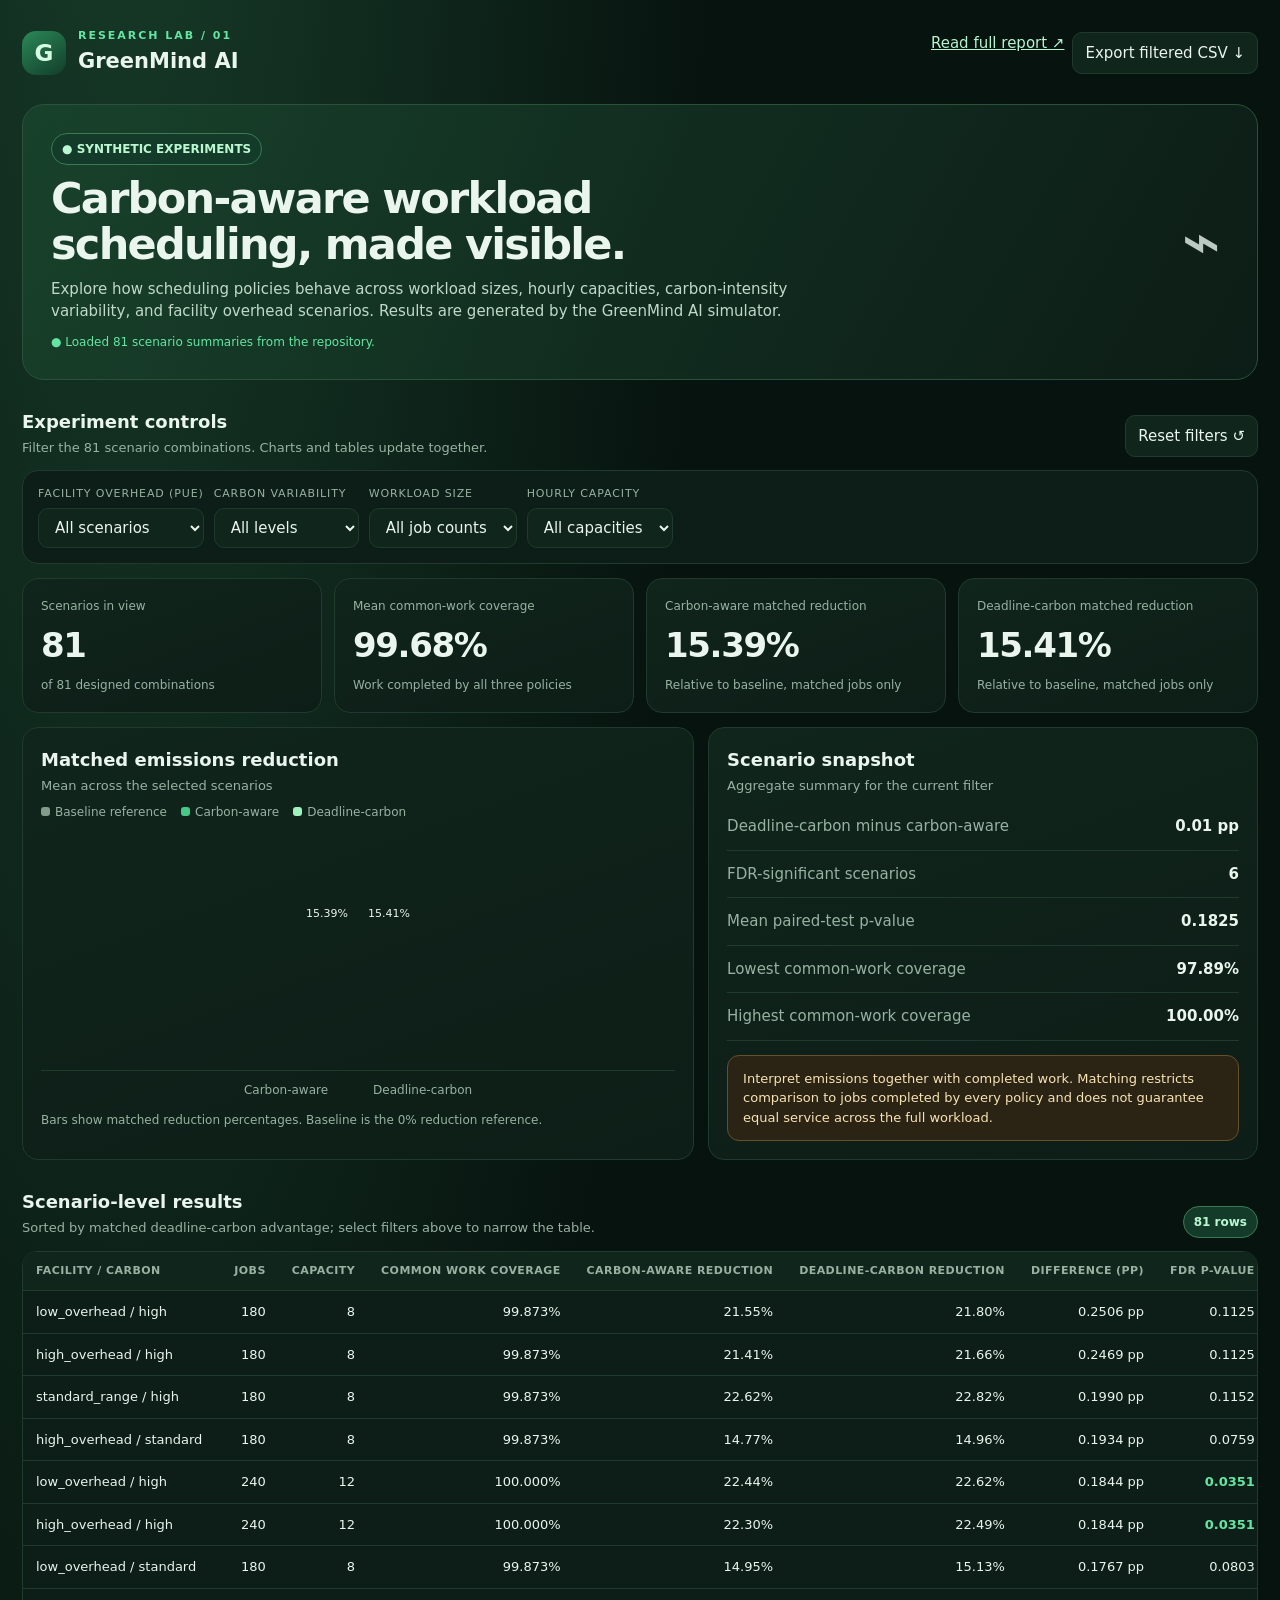
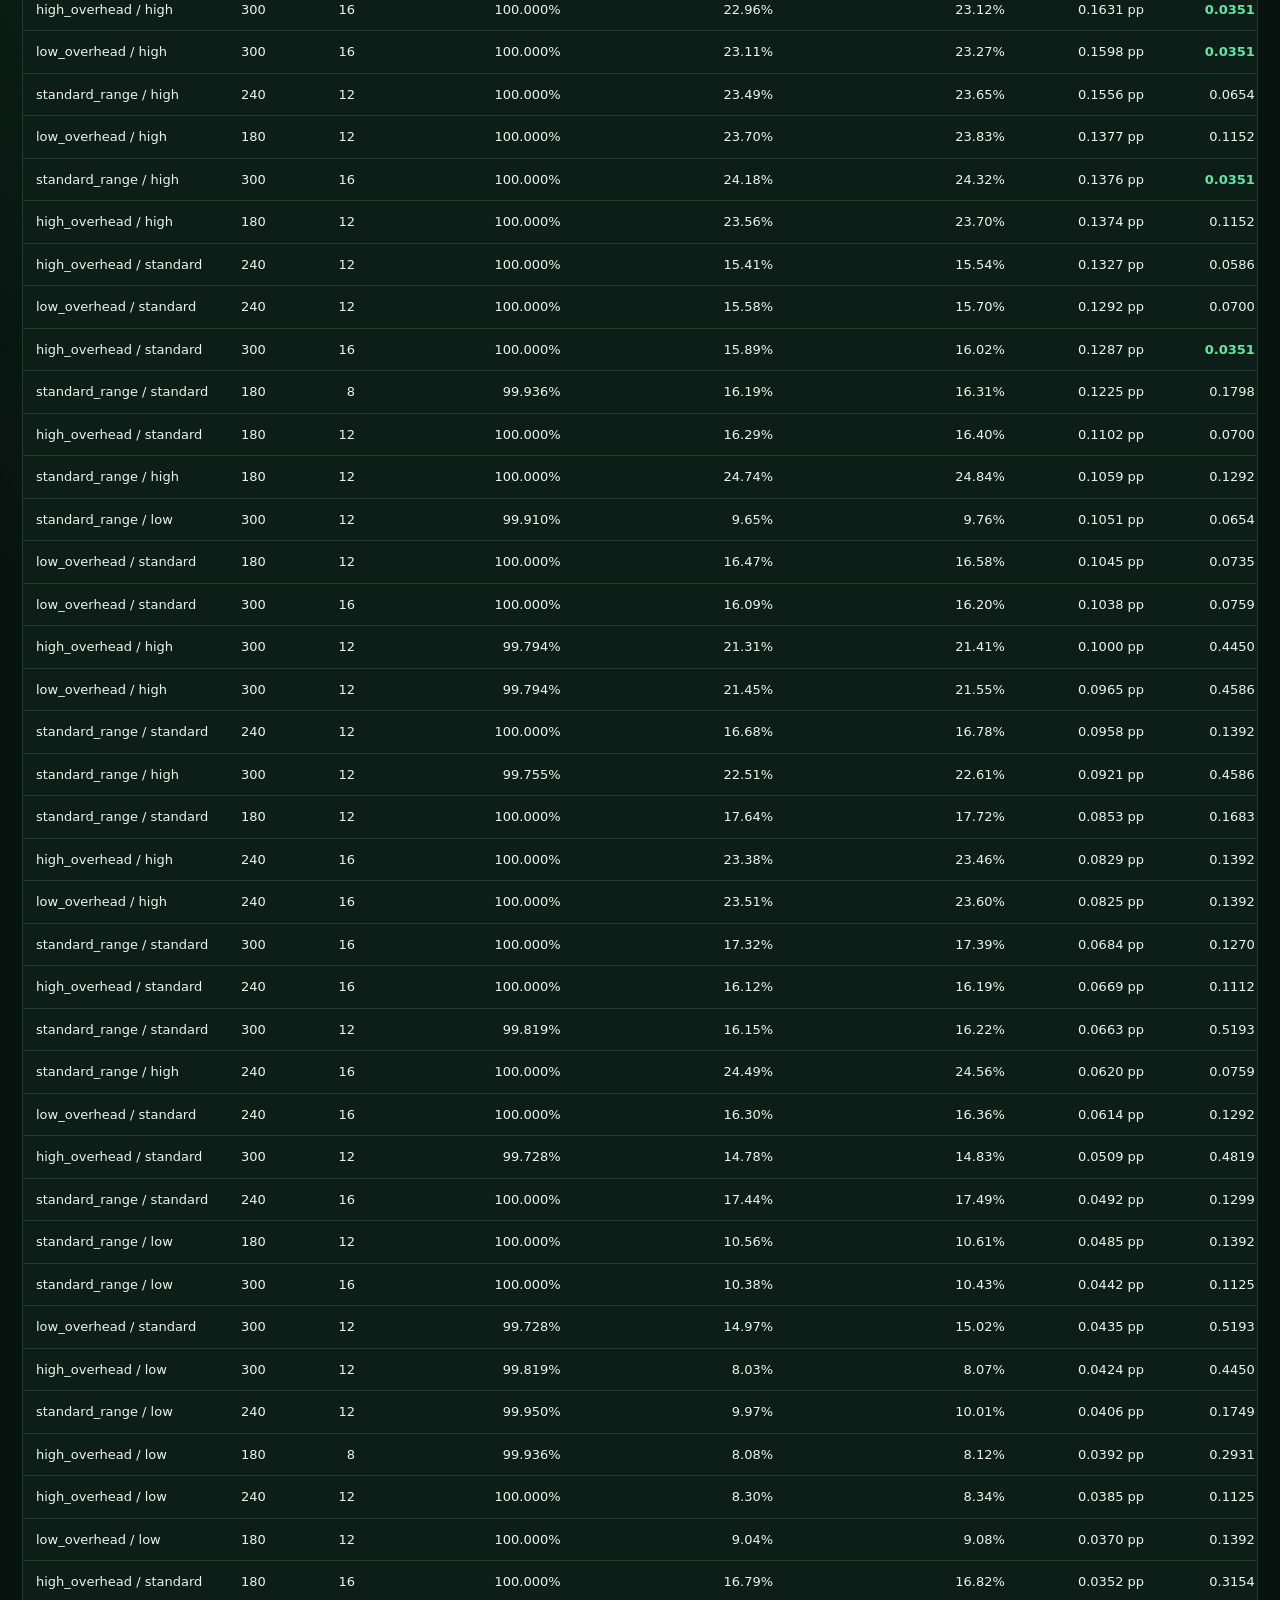
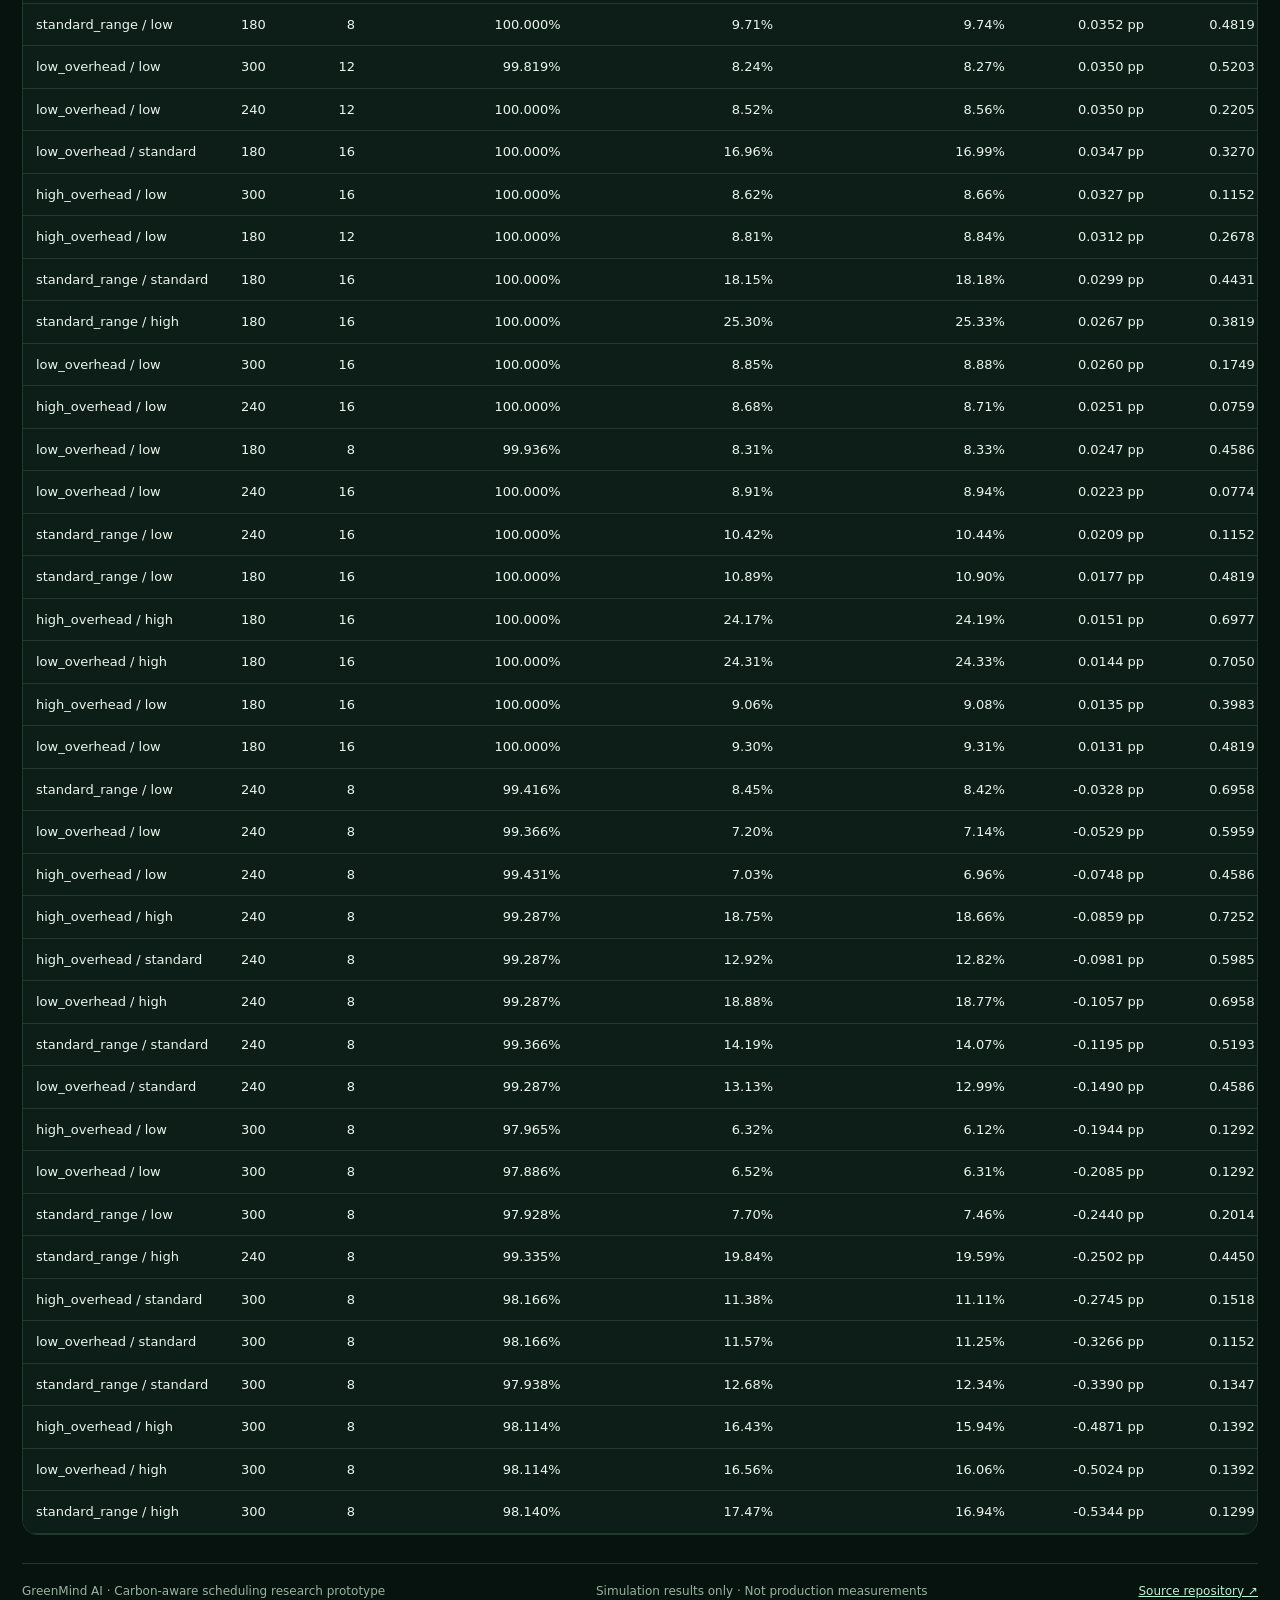
==== dashboard/index.html @ 6c2f8bfd "Add interactive research dashboard" ====
<!doctype html>
<html lang="en">
<head>
<meta charset="utf-8"><meta name="viewport" content="width=device-width,initial-scale=1">
<meta name="theme-color" content="#07130f">
<title>GreenMind AI — Research Dashboard</title>
<style>
:root{color-scheme:dark;--bg:#07130f;--panel:#0d1d17;--panel2:#10251c;--line:#203b2d;--text:#e9f5ed;--muted:#98b2a2;--green:#62e6a2;--mint:#b4f5d0;--amber:#f4c66a;--red:#ff8c8c}
*{box-sizing:border-box}body{margin:0;background:radial-gradient(ellipse at 10% -10%,#183d2a 0,transparent 36%),var(--bg);font:15px/1.5 Inter,ui-sans-serif,system-ui,-apple-system,Segoe UI,sans-serif;color:var(--text)}
a{color:var(--mint)}button,select{font:inherit;color:var(--text);background:#10251c;border:1px solid var(--line);border-radius:10px;padding:9px 12px}button{cursor:pointer}button:hover{border-color:var(--green)}
.wrap{max-width:1400px;margin:auto;padding:28px 22px 56px}.top{display:flex;justify-content:space-between;align-items:center;gap:16px;flex-wrap:wrap;margin-bottom:26px}.brand{display:flex;align-items:center;gap:12px}.logo{width:44px;height:44px;border-radius:14px;display:grid;place-items:center;background:linear-gradient(145deg,#2b8958,#123d2a);color:#d5ffe5;font-size:23px;font-weight:800}.eyebrow{font-size:11px;letter-spacing:.18em;color:var(--green);font-weight:800}.brand h1{font-size:21px;margin:1px 0}.muted{color:var(--muted)}.actions{display:flex;gap:8px;flex-wrap:wrap}.hero{padding:28px;border:1px solid #2a523b;border-radius:22px;background:linear-gradient(120deg,rgba(25,69,45,.82),rgba(13,29,23,.94));display:grid;grid-template-columns:minmax(0,1fr) auto;gap:20px;align-items:center}.hero h2{font-size:clamp(27px,4vw,43px);line-height:1.08;letter-spacing:-.04em;margin:10px 0}.hero p{max-width:750px;color:#c1d9c9;margin:0}.pill{display:inline-flex;align-items:center;gap:7px;border:1px solid #397c54;background:#143b29;color:#baf8d1;padding:6px 10px;border-radius:999px;font-size:12px;font-weight:700}.hero-mark{font-size:66px;opacity:.8;padding:8px}.section-title{display:flex;justify-content:space-between;align-items:end;gap:16px;flex-wrap:wrap;margin:28px 0 13px}.section-title h3{margin:0;font-size:18px}.section-title p{margin:3px 0 0;color:var(--muted);font-size:13px}.filters{display:flex;gap:10px;flex-wrap:wrap;align-items:end;padding:15px;border:1px solid var(--line);background:var(--panel);border-radius:16px}.filter{display:grid;gap:5px;min-width:145px}.filter label{font-size:11px;text-transform:uppercase;letter-spacing:.08em;color:var(--muted)}.filter select{width:100%}.kpis{display:grid;grid-template-columns:repeat(4,minmax(0,1fr));gap:12px;margin-top:14px}.card{border:1px solid var(--line);background:linear-gradient(160deg,var(--panel2),var(--panel));border-radius:16px;padding:18px;min-width:0}.k-label{font-size:12px;color:var(--muted)}.k-value{font-size:clamp(24px,3vw,34px);font-weight:750;letter-spacing:-.04em;margin:5px 0}.k-foot{font-size:12px;color:var(--muted)}.grid2{display:grid;grid-template-columns:1.1fr .9fr;gap:14px;margin-top:14px}.chart{height:250px;display:flex;align-items:end;justify-content:center;gap:clamp(18px,5vw,62px);padding:20px 10px 0;border-bottom:1px solid var(--line);position:relative}.bar-group{height:100%;display:flex;align-items:end;gap:8px;position:relative}.bar{width:clamp(28px,5vw,54px);min-height:2px;border-radius:8px 8px 2px 2px;position:relative;transition:height .3s ease}.bar span{position:absolute;top:-25px;left:50%;transform:translateX(-50%);font-size:11px;white-space:nowrap;color:var(--text)}.bar.base{background:#829b8b}.bar.ca{background:#48c98a}.bar.dc{background:#a1f0c0}.chart-labels{display:flex;justify-content:center;gap:clamp(12px,4vw,45px);font-size:12px;color:var(--muted);padding-top:10px}.legend{display:flex;gap:14px;flex-wrap:wrap;font-size:12px;color:var(--muted)}.legend i{display:inline-block;width:9px;height:9px;border-radius:3px;margin-right:5px}.metric-line{display:flex;justify-content:space-between;gap:12px;padding:12px 0;border-bottom:1px solid var(--line)}.metric-line:last-child{border:0}.metric-line strong{font-variant-numeric:tabular-nums}.callout{padding:13px 15px;border:1px solid #66502a;background:#2b2415;border-radius:12px;color:#f8e3b4;font-size:13px;margin-top:14px}.table-wrap{overflow:auto;border:1px solid var(--line);border-radius:15px;background:var(--panel)}table{width:100%;border-collapse:collapse;white-space:nowrap;font-size:13px}th,td{padding:11px 13px;text-align:right;border-bottom:1px solid var(--line)}th{color:var(--muted);font-size:11px;text-transform:uppercase;letter-spacing:.04em;background:#10251c;position:sticky;top:0}th:first-child,td:first-child{text-align:left}tbody tr:hover{background:#11291e}.sig{color:var(--green);font-weight:750}.empty{text-align:center;padding:30px;color:var(--muted)}.footer{border-top:1px solid var(--line);margin-top:28px;padding-top:18px;display:flex;justify-content:space-between;gap:12px;flex-wrap:wrap;font-size:12px;color:var(--muted)}.status{font-size:12px;color:var(--muted);margin-top:10px}.status.ok{color:var(--green)}.status.error{color:var(--amber)}.small{font-size:12px}.hide{display:none!important}
@media(max-width:850px){.kpis{grid-template-columns:repeat(2,minmax(0,1fr))}.grid2{grid-template-columns:1fr}.hero{grid-template-columns:1fr}.hero-mark{display:none}}@media(max-width:480px){.wrap{padding:18px 12px 36px}.kpis{gap:8px}.card{padding:14px}.hero{padding:20px}.filter{flex:1;min-width:130px}}
</style>
</head>
<body><main class="wrap">
<header class="top"><div class="brand"><div class="logo">G</div><div><div class="eyebrow">RESEARCH LAB / 01</div><h1>GreenMind AI</h1></div></div><div class="actions"><a href="../research/results/matched_service_analysis_report.md" target="_blank" rel="noopener">Read full report ↗</a><button id="downloadBtn">Export filtered CSV ↓</button></div></header>
<section class="hero"><div><span class="pill">● SYNTHETIC EXPERIMENTS</span><h2>Carbon-aware workload<br> scheduling, made visible.</h2><p>Explore how scheduling policies behave across workload sizes, hourly capacities, carbon-intensity variability, and facility overhead scenarios. Results are generated by the GreenMind AI simulator.</p><div class="status" id="loadStatus">Loading experiment results…</div></div><div class="hero-mark" aria-hidden="true">⌁</div></section>
<section><div class="section-title"><div><h3>Experiment controls</h3><p>Filter the 81 scenario combinations. Charts and tables update together.</p></div><button id="resetBtn">Reset filters ↺</button></div>
<div class="filters">
<div class="filter"><label for="pue">Facility overhead (PUE)</label><select id="pue"><option value="">All scenarios</option></select></div>
<div class="filter"><label for="variability">Carbon variability</label><select id="variability"><option value="">All levels</option></select></div>
<div class="filter"><label for="jobs">Workload size</label><select id="jobs"><option value="">All job counts</option></select></div>
<div class="filter"><label for="capacity">Hourly capacity</label><select id="capacity"><option value="">All capacities</option></select></div>
</div></section>
<section class="kpis">
<div class="card"><div class="k-label">Scenarios in view</div><div class="k-value" id="kScenarios">—</div><div class="k-foot">of 81 designed combinations</div></div>
<div class="card"><div class="k-label">Mean common-work coverage</div><div class="k-value" id="kCoverage">—</div><div class="k-foot">Work completed by all three policies</div></div>
<div class="card"><div class="k-label">Carbon-aware matched reduction</div><div class="k-value" id="kCA">—</div><div class="k-foot">Relative to baseline, matched jobs only</div></div>
<div class="card"><div class="k-label">Deadline-carbon matched reduction</div><div class="k-value" id="kDC">—</div><div class="k-foot">Relative to baseline, matched jobs only</div></div>
</section>
<section class="grid2">
<div class="card"><div class="section-title" style="margin:0 0 8px"><div><h3>Matched emissions reduction</h3><p>Mean across the selected scenarios</p></div></div><div class="legend"><span><i style="background:#829b8b"></i>Baseline reference</span><span><i style="background:#48c98a"></i>Carbon-aware</span><span><i style="background:#a1f0c0"></i>Deadline-carbon</span></div><div class="chart" id="barChart" role="img" aria-label="Bar chart comparing matched emissions reduction"></div><div class="chart-labels"><span>Carbon-aware</span><span>Deadline-carbon</span></div><p class="small muted">Bars show matched reduction percentages. Baseline is the 0% reduction reference.</p></div>
<div class="card"><div class="section-title" style="margin:0 0 8px"><div><h3>Scenario snapshot</h3><p>Aggregate summary for the current filter</p></div></div><div class="metric-line"><span class="muted">Deadline-carbon minus carbon-aware</span><strong id="diff">—</strong></div><div class="metric-line"><span class="muted">FDR-significant scenarios</span><strong id="sigCount">—</strong></div><div class="metric-line"><span class="muted">Mean paired-test p-value</span><strong id="meanP">—</strong></div><div class="metric-line"><span class="muted">Lowest common-work coverage</span><strong id="minCoverage">—</strong></div><div class="metric-line"><span class="muted">Highest common-work coverage</span><strong id="maxCoverage">—</strong></div><div class="callout">Interpret emissions together with completed work. Matching restricts comparison to jobs completed by every policy and does not guarantee equal service across the full workload.</div></div>
</section>
<section><div class="section-title"><div><h3>Scenario-level results</h3><p>Sorted by matched deadline-carbon advantage; select filters above to narrow the table.</p></div><span class="pill" id="rowCount">0 rows</span></div><div class="table-wrap"><table><thead><tr><th>Facility / carbon</th><th>Jobs</th><th>Capacity</th><th>Common work coverage</th><th>Carbon-aware reduction</th><th>Deadline-carbon reduction</th><th>Difference (pp)</th><th>FDR p-value</th></tr></thead><tbody id="resultsBody"><tr><td colspan="8" class="empty">Waiting for CSV data…</td></tr></tbody></table></div></section>
<footer class="footer"><span>GreenMind AI · Carbon-aware scheduling research prototype</span><span>Simulation results only · Not production measurements</span><span><a href="https://github.com/dakshrathi911/greenmind-research">Source repository ↗</a></span></footer>
</main>
<script>
const SUMMARY_URL='../research/results/matched_service_scenario_summary.csv';
const REPORT_URL='../research/results/matched_service_analysis_report.md';
let rows=[];
const $=id=>document.getElementById(id);
function parseCSV(text){const out=[];let row=[],field='',quoted=false;for(let i=0;i<text.length;i++){const c=text[i];if(quoted){if(c==='"'&&text[i+1]==='"'){field+='"';i++;}else if(c==='"')quoted=false;else field+=c;}else if(c==='"')quoted=true;else if(c===','){row.push(field);field='';}else if(c==='\n'){row.push(field.replace(/\r$/,''));if(row.some(v=>v!==''))out.push(row);row=[];field='';}else field+=c;}if(field.length||row.length){row.push(field.replace(/\r$/,''));out.push(row);}const headers=(out.shift()||[]).map(x=>x.trim());return out.map(r=>Object.fromEntries(headers.map((h,i)=>[h,(r[i]||'').trim()])));}
const num=(r,k)=>{const n=Number(r[k]);return r[k]!==undefined&&r[k]!==''&&Number.isFinite(n)?n:null};
const mean=a=>{const v=a.filter(Number.isFinite);return v.length?v.reduce((s,n)=>s+n,0)/v.length:null};
const fmt=(n,d=2)=>n===null||!Number.isFinite(n)?'—':n.toFixed(d)+'%';
const pct=(n,d=2)=>n===null||!Number.isFinite(n)?'—':n.toFixed(d)+' pp';
function unique(k){return [...new Set(rows.map(r=>r[k]).filter(v=>v!==undefined&&v!==''))].sort((a,b)=>Number(a)-Number(b)||a.localeCompare(b));}
function fillSelect(id,values){const s=$(id);for(const v of values){const o=document.createElement('option');o.value=v;o.textContent=v;s.append(o);}}
function pick(r,...keys){for(const k of keys)if(r[k]!==undefined&&r[k]!=='')return r[k];return '';}
function fields(r){return {pue:pick(r,'pue_scenario'),variability:pick(r,'carbon_variability'),jobs:pick(r,'job_count'),capacity:pick(r,'hourly_capacity'),coverage:num(r,'mean_common_work_coverage_pct'),ca:num(r,'mean_carbon_aware_matched_reduction_pct'),dc:num(r,'mean_deadline_carbon_matched_reduction_pct'),diff:num(r,'mean_deadline_minus_carbon_aware_matched_reduction_pp'),p:num(r,'paired_t_test_p_value'),fdr:num(r,'fdr_adjusted_p_value')};}
function selected(){return rows.map(r=>({raw:r,...fields(r)})).filter(x=>(!$('pue').value||x.pue===$('pue').value)&&(!$('variability').value||x.variability===$('variability').value)&&(!$('jobs').value||x.jobs===$('jobs').value)&&(!$('capacity').value||x.capacity===$('capacity').value));}
function bar(value,max){const h=value===null?0:Math.max(2,Math.min(100,value/max*100));return '<div class="bar '+(value===null?'base':'')+'" style="height:'+h+'%"><span>'+fmt(value)+'</span></div>';}
function render(){const data=selected();const cover=mean(data.map(x=>x.coverage)),ca=mean(data.map(x=>x.ca)),dc=mean(data.map(x=>x.dc)),diff=mean(data.map(x=>x.diff)),ps=mean(data.map(x=>x.p));$('kScenarios').textContent=data.length;$('kCoverage').textContent=fmt(cover);$('kCA').textContent=fmt(ca);$('kDC').textContent=fmt(dc);$('diff').textContent=pct(diff);$('sigCount').textContent=data.filter(x=>x.fdr!==null&&x.fdr<.05).length;$('meanP').textContent=ps===null?'—':ps.toFixed(4);$('minCoverage').textContent=fmt(data.length?Math.min(...data.map(x=>x.coverage).filter(Number.isFinite)):null);$('maxCoverage').textContent=fmt(data.length?Math.max(...data.map(x=>x.coverage).filter(Number.isFinite)):null);$('rowCount').textContent=data.length+' rows';
const max=Math.max(1,...data.flatMap(x=>[x.ca||0,x.dc||0]));$('barChart').innerHTML='<div class="bar-group">'+bar(ca,max)+bar(dc,max)+'</div>';
const sorted=[...data].sort((a,b)=>(b.diff??-Infinity)-(a.diff??-Infinity));$('resultsBody').innerHTML=sorted.length?sorted.map(x=>'<tr><td>'+esc(x.pue)+' / '+esc(x.variability)+'</td><td>'+esc(x.jobs)+'</td><td>'+esc(x.capacity)+'</td><td>'+fmt(x.coverage,3)+'</td><td>'+fmt(x.ca)+'</td><td>'+fmt(x.dc)+'</td><td>'+pct(x.diff,4)+'</td><td class="'+(x.fdr!==null&&x.fdr<.05?'sig':'')+'">'+(x.fdr===null?'—':x.fdr.toFixed(4))+'</td></tr>').join(''):'<tr><td colspan="8" class="empty">No scenarios match these filters.</td></tr>';
}
function esc(v){return String(v??'').replace(/[&<>"']/g,c=>({'&':'&amp;','<':'&lt;','>':'&gt;','"':'&quot;',"'":'&#39;'}[c]));}
async function init(){try{const res=await fetch(SUMMARY_URL);if(!res.ok)throw Error('HTTP '+res.status);rows=parseCSV(await res.text());if(!rows.length)throw Error('CSV contains no rows');fillSelect('pue',unique('pue_scenario'));fillSelect('variability',unique('carbon_variability'));fillSelect('jobs',unique('job_count'));fillSelect('capacity',unique('hourly_capacity'));['pue','variability','jobs','capacity'].forEach(id=>$(id).addEventListener('change',render));$('resetBtn').addEventListener('click',()=>{['pue','variability','jobs','capacity'].forEach(id=>$(id).value='');render();});$('downloadBtn').addEventListener('click',()=>{const data=selected();const headers=Object.keys(data[0]?.raw||{});if(!headers.length)return;const csv=[headers.join(','),...data.map(x=>headers.map(h=>'"'+String(x.raw[h]??'').replace(/"/g,'""')+'"').join(','))].join('\r\n');const a=document.createElement('a');a.href=URL.createObjectURL(new Blob([csv],{type:'text/csv'}));a.download='greenmind-filtered-scenarios.csv';a.click();URL.revokeObjectURL(a.href);});$('loadStatus').textContent='● Loaded '+rows.length+' scenario summaries from the repository.';$('loadStatus').className='status ok';render();}catch(e){$('loadStatus').textContent='Could not load results automatically ('+e.message+'). Serve this dashboard through GitHub Pages or a local web server; opening the HTML directly may block CSV requests.';$('loadStatus').className='status error';$('resultsBody').innerHTML='<tr><td colspan="8" class="empty">CSV data could not be loaded. Confirm the results CSV exists at '+SUMMARY_URL+'.</td></tr>';}}
init();
</script></body></html>
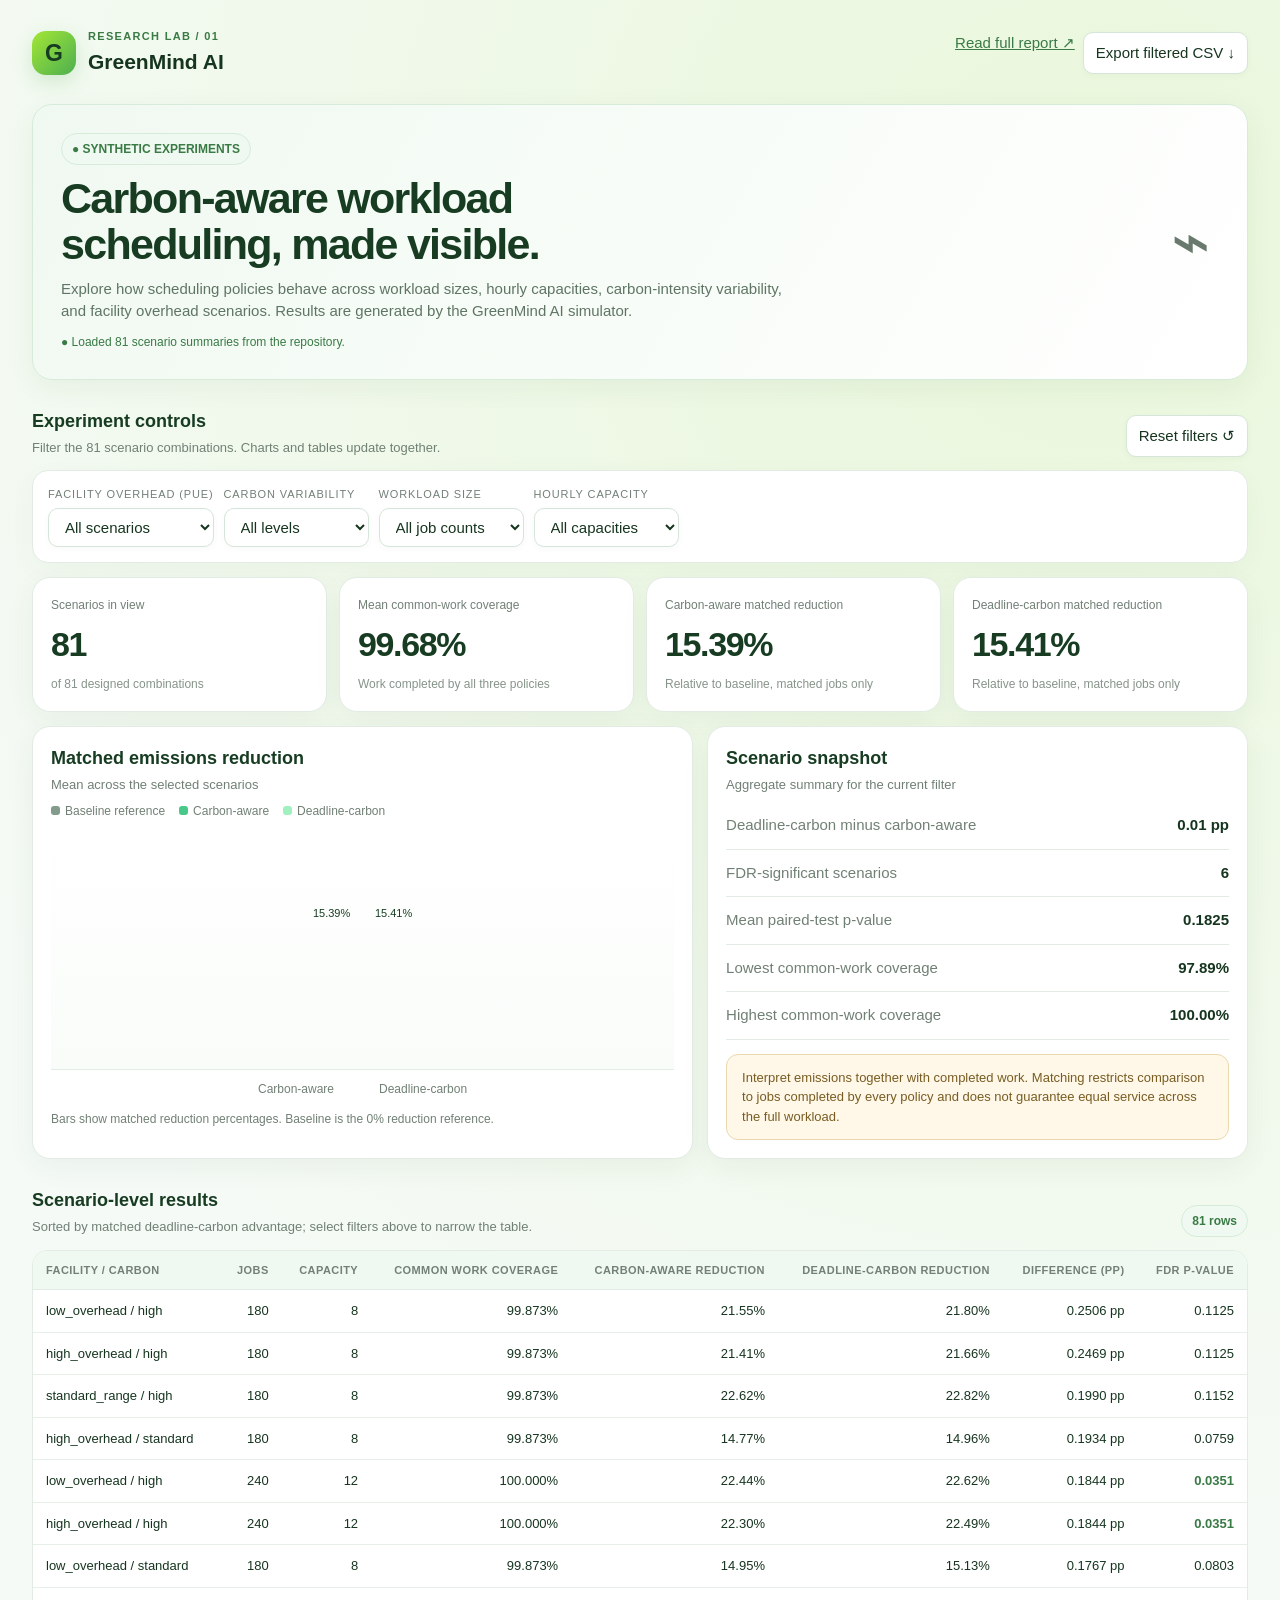
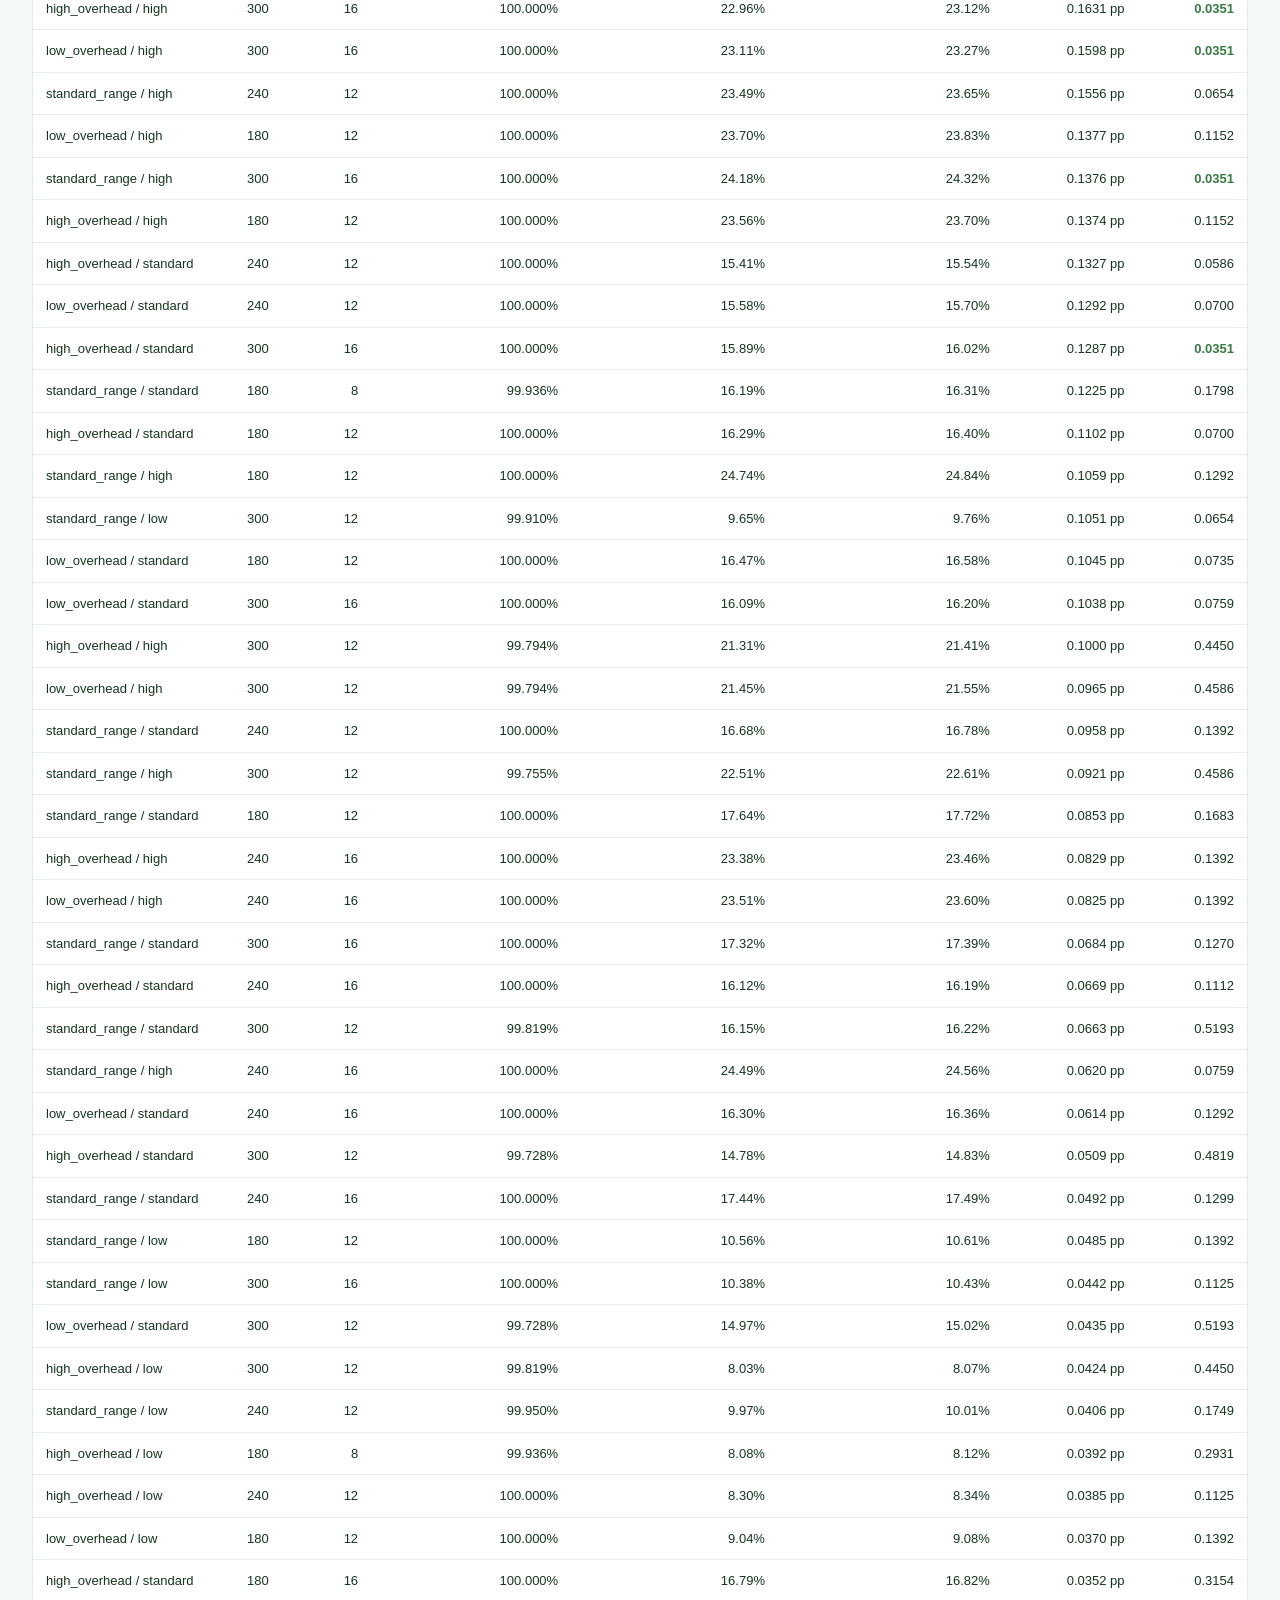
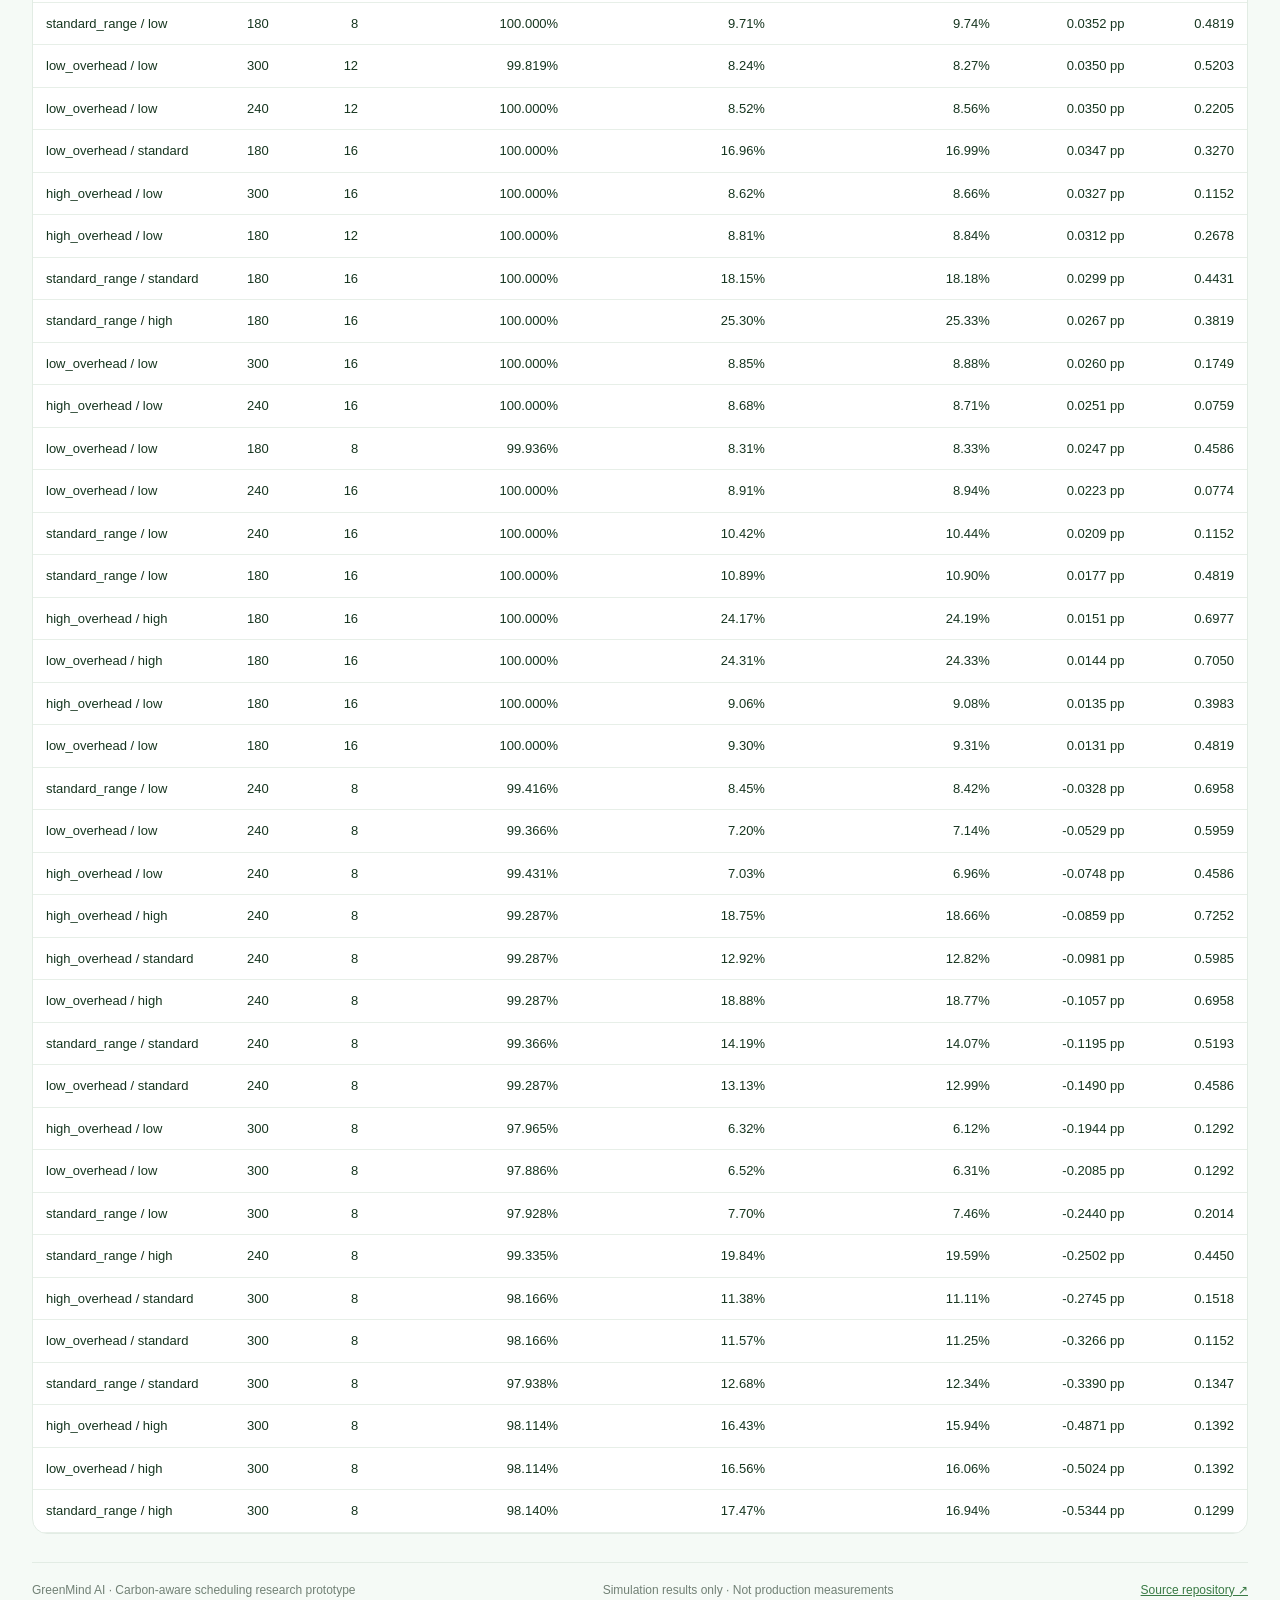
==== commit 6fb9f033: "Match research dashboard to original GreenMind frontend theme" ====
--- a/dashboard/index.html
+++ b/dashboard/index.html
@@ -10,6 +10,69 @@
 a{color:var(--mint)}button,select{font:inherit;color:var(--text);background:#10251c;border:1px solid var(--line);border-radius:10px;padding:9px 12px}button{cursor:pointer}button:hover{border-color:var(--green)}
 .wrap{max-width:1400px;margin:auto;padding:28px 22px 56px}.top{display:flex;justify-content:space-between;align-items:center;gap:16px;flex-wrap:wrap;margin-bottom:26px}.brand{display:flex;align-items:center;gap:12px}.logo{width:44px;height:44px;border-radius:14px;display:grid;place-items:center;background:linear-gradient(145deg,#2b8958,#123d2a);color:#d5ffe5;font-size:23px;font-weight:800}.eyebrow{font-size:11px;letter-spacing:.18em;color:var(--green);font-weight:800}.brand h1{font-size:21px;margin:1px 0}.muted{color:var(--muted)}.actions{display:flex;gap:8px;flex-wrap:wrap}.hero{padding:28px;border:1px solid #2a523b;border-radius:22px;background:linear-gradient(120deg,rgba(25,69,45,.82),rgba(13,29,23,.94));display:grid;grid-template-columns:minmax(0,1fr) auto;gap:20px;align-items:center}.hero h2{font-size:clamp(27px,4vw,43px);line-height:1.08;letter-spacing:-.04em;margin:10px 0}.hero p{max-width:750px;color:#c1d9c9;margin:0}.pill{display:inline-flex;align-items:center;gap:7px;border:1px solid #397c54;background:#143b29;color:#baf8d1;padding:6px 10px;border-radius:999px;font-size:12px;font-weight:700}.hero-mark{font-size:66px;opacity:.8;padding:8px}.section-title{display:flex;justify-content:space-between;align-items:end;gap:16px;flex-wrap:wrap;margin:28px 0 13px}.section-title h3{margin:0;font-size:18px}.section-title p{margin:3px 0 0;color:var(--muted);font-size:13px}.filters{display:flex;gap:10px;flex-wrap:wrap;align-items:end;padding:15px;border:1px solid var(--line);background:var(--panel);border-radius:16px}.filter{display:grid;gap:5px;min-width:145px}.filter label{font-size:11px;text-transform:uppercase;letter-spacing:.08em;color:var(--muted)}.filter select{width:100%}.kpis{display:grid;grid-template-columns:repeat(4,minmax(0,1fr));gap:12px;margin-top:14px}.card{border:1px solid var(--line);background:linear-gradient(160deg,var(--panel2),var(--panel));border-radius:16px;padding:18px;min-width:0}.k-label{font-size:12px;color:var(--muted)}.k-value{font-size:clamp(24px,3vw,34px);font-weight:750;letter-spacing:-.04em;margin:5px 0}.k-foot{font-size:12px;color:var(--muted)}.grid2{display:grid;grid-template-columns:1.1fr .9fr;gap:14px;margin-top:14px}.chart{height:250px;display:flex;align-items:end;justify-content:center;gap:clamp(18px,5vw,62px);padding:20px 10px 0;border-bottom:1px solid var(--line);position:relative}.bar-group{height:100%;display:flex;align-items:end;gap:8px;position:relative}.bar{width:clamp(28px,5vw,54px);min-height:2px;border-radius:8px 8px 2px 2px;position:relative;transition:height .3s ease}.bar span{position:absolute;top:-25px;left:50%;transform:translateX(-50%);font-size:11px;white-space:nowrap;color:var(--text)}.bar.base{background:#829b8b}.bar.ca{background:#48c98a}.bar.dc{background:#a1f0c0}.chart-labels{display:flex;justify-content:center;gap:clamp(12px,4vw,45px);font-size:12px;color:var(--muted);padding-top:10px}.legend{display:flex;gap:14px;flex-wrap:wrap;font-size:12px;color:var(--muted)}.legend i{display:inline-block;width:9px;height:9px;border-radius:3px;margin-right:5px}.metric-line{display:flex;justify-content:space-between;gap:12px;padding:12px 0;border-bottom:1px solid var(--line)}.metric-line:last-child{border:0}.metric-line strong{font-variant-numeric:tabular-nums}.callout{padding:13px 15px;border:1px solid #66502a;background:#2b2415;border-radius:12px;color:#f8e3b4;font-size:13px;margin-top:14px}.table-wrap{overflow:auto;border:1px solid var(--line);border-radius:15px;background:var(--panel)}table{width:100%;border-collapse:collapse;white-space:nowrap;font-size:13px}th,td{padding:11px 13px;text-align:right;border-bottom:1px solid var(--line)}th{color:var(--muted);font-size:11px;text-transform:uppercase;letter-spacing:.04em;background:#10251c;position:sticky;top:0}th:first-child,td:first-child{text-align:left}tbody tr:hover{background:#11291e}.sig{color:var(--green);font-weight:750}.empty{text-align:center;padding:30px;color:var(--muted)}.footer{border-top:1px solid var(--line);margin-top:28px;padding-top:18px;display:flex;justify-content:space-between;gap:12px;flex-wrap:wrap;font-size:12px;color:var(--muted)}.status{font-size:12px;color:var(--muted);margin-top:10px}.status.ok{color:var(--green)}.status.error{color:var(--amber)}.small{font-size:12px}.hide{display:none!important}
 @media(max-width:850px){.kpis{grid-template-columns:repeat(2,minmax(0,1fr))}.grid2{grid-template-columns:1fr}.hero{grid-template-columns:1fr}.hero-mark{display:none}}@media(max-width:480px){.wrap{padding:18px 12px 36px}.kpis{gap:8px}.card{padding:14px}.hero{padding:20px}.filter{flex:1;min-width:130px}}
+
+/* GreenMind AI original frontend theme: soft green, white cards, dark-green text */
+:root{
+ color-scheme:light;
+ --bg:#f5faf6;--panel:#ffffff;--panel2:#ffffff;--line:#e2ece4;
+ --text:#16351f;--muted:#718075;--green:#4caf50;--mint:#a3e635;
+ --amber:#a66b12;--red:#c94343;--accent:#4caf50;
+}
+body{
+ background:radial-gradient(circle at 85% 5%,rgba(163,230,53,.14),transparent 28%),#f5faf6!important;
+ color:#16351f!important;
+ font-family:Inter,-apple-system,BlinkMacSystemFont,"Segoe UI",sans-serif!important;
+}
+a{color:#397a45}
+button,select{
+ color:#16351f;background:#fff;border:1px solid #d6e5d9;border-radius:10px;
+ box-shadow:0 2px 7px rgba(32,72,42,.035);
+}
+button:hover{border-color:#4caf50;background:#f5faf6}
+.wrap{max-width:1380px;padding:28px 32px 40px}
+.logo{background:linear-gradient(135deg,#a3e635,#4caf50);color:#173c22;box-shadow:0 7px 20px rgba(76,175,80,.2)}
+.eyebrow{color:#397a45;letter-spacing:.12em}
+.hero{
+ background:linear-gradient(120deg,rgba(240,249,241,.98),rgba(255,255,255,.98));
+ border:1px solid #d6ecd9;border-radius:20px;
+ box-shadow:0 8px 28px rgba(32,72,42,.055);
+}
+.hero h2{color:#173c22}
+.hero p{color:#5f7564}
+.pill{border:1px solid #d6ecd9;background:#f0f9f1;color:#397a45}
+.hero-mark{filter:saturate(.8);opacity:.65}
+.section-title h3{color:#173c22}
+.section-title p,.muted{color:#718075}
+.filters{background:#fff;border-color:#e2ece4;box-shadow:0 8px 28px rgba(32,72,42,.035)}
+.filter label{color:#728076}
+.card{
+ background:#fff;border-color:#e2ece4;border-radius:18px;
+ box-shadow:0 8px 28px rgba(32,72,42,.055);
+}
+.k-label{color:#728076}
+.k-value{color:#173c22}
+.k-foot{color:#87948a}
+.grid2 .card{background:#fff}
+.chart{border-bottom-color:#e2ece4;background:linear-gradient(to top,rgba(76,175,80,.035),transparent)}
+.bar.base{background:#b8c8bc}
+.bar.ca{background:linear-gradient(to top,#56a94b,#a3e635)}
+.bar.dc{background:#9adf9e}
+.bar span{color:#173c22}
+.chart-labels,.legend{color:#718075}
+.metric-line{border-bottom-color:#e2ece4}
+.callout{border-color:#ead9ad;background:#fff8e8;color:#785c22}
+.table-wrap{background:#fff;border-color:#e2ece4}
+table{color:#16351f}
+th{color:#728076;background:#f0f9f1}
+td{border-bottom-color:#e7efe8}
+tbody tr:hover{background:#f5faf6}
+.sig,.status.ok{color:#397a45}
+.empty{color:#718075}
+.footer{border-top-color:#e2ece4;color:#718075}
+.status{color:#718075}
+.status.error{color:#a66b12}
+@media(max-width:850px){.wrap{padding:22px 18px 36px}}
+
 </style>
 </head>
 <body><main class="wrap">
